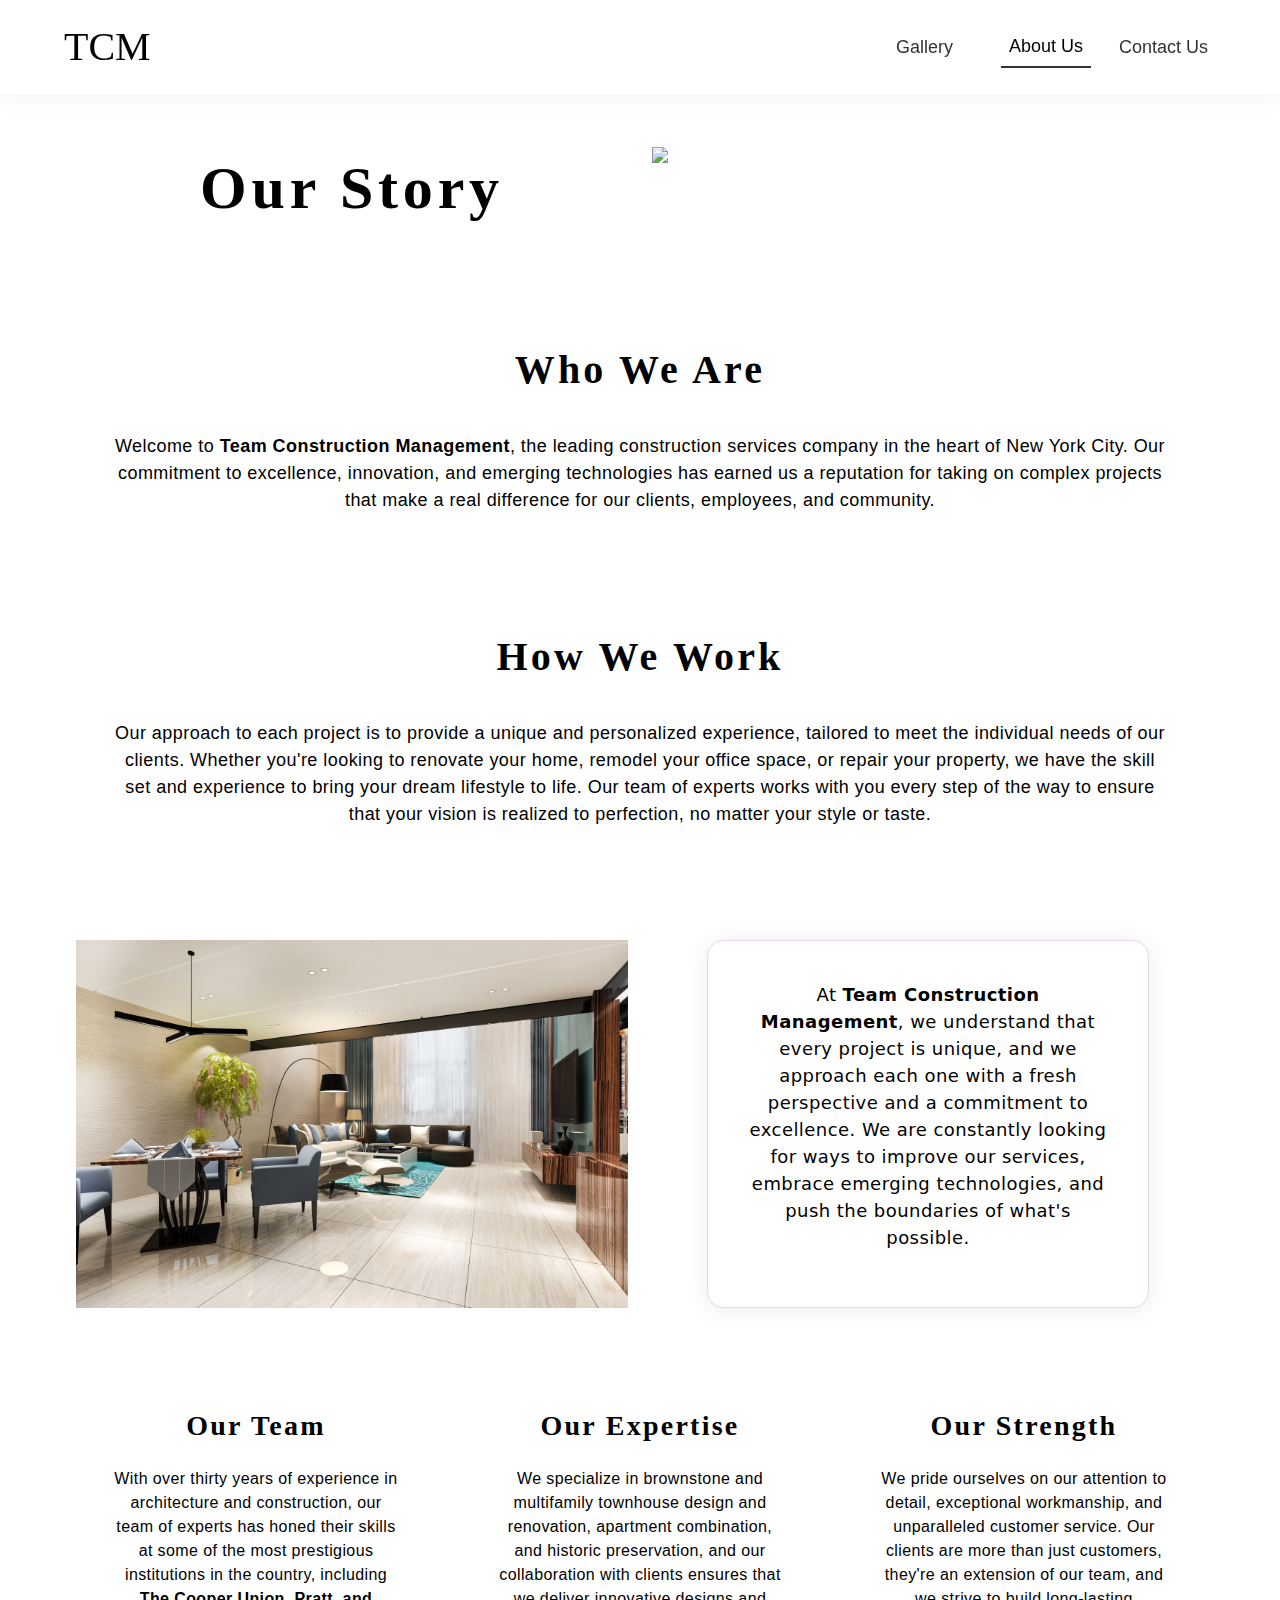
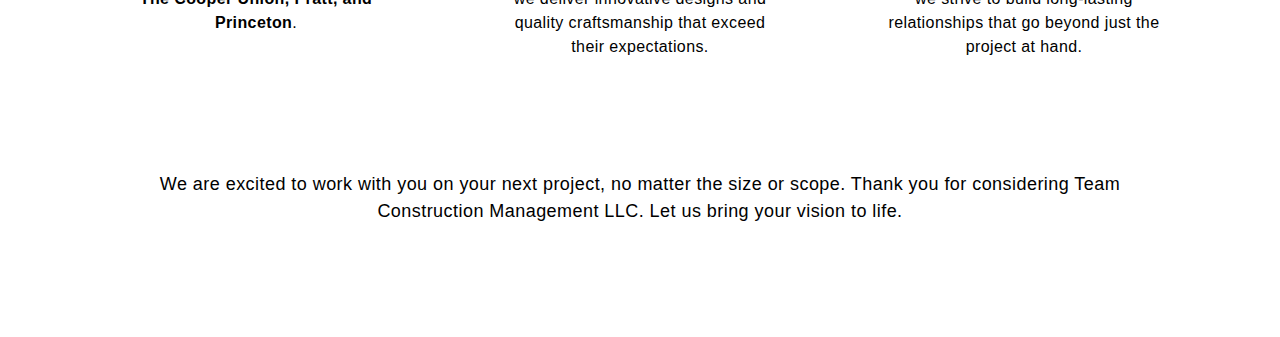
==== about-us.html @ f2544cc6 "TCM first commit" ====
<!DOCTYPE html>
<html lang="en">

<head>
    <title>TCM - About Us</title>
    <meta charset="UTF-8" />
    <meta name="viewport" content="width=device-width,initial-scale=1" />
    <meta name="description" content="" />
    <link href="https://cdn.jsdelivr.net/npm/bootstrap@5.2.0/dist/css/bootstrap.min.css" rel="stylesheet"
        crossorigin="anonymous">
    <link
        href="https://blogfonts.com/css/aWQ9MTYwMzA4JnN1Yj0zMDgmYz1iJnR0Zj1iYXNpZXJjaXJjbGUtcmVndWxhci5vdGYmbj1iYXNpZXItY2lyY2xl/Basier Circle.otf"
        rel="stylesheet" type="text/css" />
    <link rel="stylesheet" type="text/css" href="style.css" />
    <link rel="stylesheet" href="https://cdnjs.cloudflare.com/ajax/libs/font-awesome/6.2.1/css/all.min.css"
        integrity="sha512-MV7K8+y+gLIBoVD59lQIYicR65iaqukzvf/nwasF0nqhPay5w/9lJmVM2hMDcnK1OnMGCdVK+iQrJ7lzPJQd1w=="
        crossorigin="anonymous" referrerpolicy="no-referrer" />
    <link rel="icon" href="assets/images/logo.png">
</head>

<body class="">
    <div class="desktop-display-none">

        <div class="row gx-0">

            <section class="header-box-shadow fixed-header">

                <!--Top navigation main region start-->
                <nav class="navbar navbar-expand-lg">
                    <div class="container p-0">
                        <a class="navbar-brand" href="index.html">
                            <h1 class="bodoni-font mt-0 mb-0">TCM</h1>
                        </a>

                        <button class="navbar-toggler" type="button" data-bs-toggle="collapse"
                            data-bs-target="#navbarNav" aria-controls="navbarNav" aria-expanded="false"
                            aria-label="Toggle navigation">
                            <span class="navbar-toggler-icon"></span>
                        </button>
                        <div class="collapse navbar-collapse" id="navbarNav">
                            <ul class="navbar-nav">
                                <li class="nav-item">
                                    <a class="nav-link" aria-current="page" href="gallery.html">Gallery</a>
                                </li>
                                <li class="nav-item">
                                    <a class="nav-link active" aria-current="page" href="about-us.html">About Us</a>
                                </li>
                                <li class="nav-item">
                                    <a class="nav-link" href="contact-us.html">Contact Us</a>
                                </li>
                            </ul>
                        </div>
                    </div>
                </nav>
                <!--Top navigation main region end-->
            </section>
            <div class="container pt-5 pb-5">
                <div class="header-padding">
                    <div class="row">
                        <div
                            class="col-md-6 col-lg-6 col-sm-12 col-xs-12 d-flex justify-content-center align-items-center">
                            <h1 class="bodoni-font main-heading">Our Story</h1>
                        </div>

                        <div class="col-md-6 col-lg-6 col-sm-12 col-xs-12">
                            <img src="assets/images/about-1.jpg" class="img-fluid">
                        </div>
                    </div>
                    <div class="row mt-5">
                        <div class="d-flex flex-column align-items-center  p-5">
                            <h2 class="bodoni-font text-center sub-head">Who We Are</h2>
                            <p class="proxima-nova-font text-center mt-4 basic-text">
                                Welcome to <strong>Team Construction Management</strong>, the leading construction
                                services company in
                                the heart of New York City. Our commitment to excellence, innovation, and emerging
                                technologies has earned us a reputation for taking on complex projects that make a real
                                difference for our clients, employees, and community.
                            </p>
                        </div>
                    </div>
                    <div class="row">
                        <div class="d-flex flex-column align-items-center  p-5">
                            <h2 class="bodoni-font text-center sub-head">How We Work</h2>
                            <p class="proxima-nova-font text-center mt-4 basic-text">
                                Our approach to each project is to provide a unique and personalized experience,
                                tailored to meet the individual needs of our clients. Whether you're looking to renovate
                                your home, remodel your office space, or repair your property, we have the skill set and
                                experience to bring your dream lifestyle to life. Our team of experts works with you
                                every step of the way to ensure that your vision is realized to perfection, no matter
                                your style or taste.
                            </p>
                        </div>
                    </div>
                    <div class="row">
                        <div class="col-md-6 col-lg-6 col-sm-12 col-xs-12 mt-5">
                            <img src="assets/images/about-2.jpg" class="img-fluid">
                        </div>
                        <div class="col-md-6 col-lg-6 col-sm-12 col-xs-12 mt-5 d-flex justify-content-center">
                            <div class="content-card d-flex justify-content-center align-items-center">
                                <p class="basic-text">
                                    At <strong>Team Construction Management</strong>, we understand that every project
                                    is unique, and we
                                    approach each one with a fresh perspective and a commitment to excellence. We are
                                    constantly looking for ways to improve our services, embrace emerging technologies,
                                    and push the boundaries of what's possible.
                                </p>
                            </div>
                        </div>
                    </div>
                    <div class="row">
                        <div class="col-md-4 col-lg-4 col-sm-12 col-xs-12 mt-5 p-5">
                            <h3 class="about-sub-head bodoni-font text-center">
                                Our Team
                            </h3>
                            <p class="about-basic-text proxima-nova-font text-center">
                                With over thirty years of experience in architecture and construction, our team of
                                experts has honed their skills at some of the most prestigious institutions in the
                                country, including <strong>The Cooper Union, Pratt, and Princeton</strong>.
                            </p>
                        </div>
                        <div class="col-md-4 col-lg-4 col-sm-12 col-xs-12 mt-5 p-5">
                            <h3 class="about-sub-head bodoni-font">
                                Our Expertise
                            </h3>
                            <p class="about-basic-text proxima-nova-font">
                                We specialize in brownstone
                                and multifamily townhouse design and renovation, apartment combination, and historic
                                preservation, and our collaboration with clients ensures that we deliver innovative
                                designs and quality craftsmanship that exceed their expectations.
                            </p>
                        </div>
                        <div class="col-md-4 col-lg-4 col-sm-12 col-xs-12 mt-5 p-5">
                            <h3 class="about-sub-head bodoni-font">
                                Our Strength
                            </h3>
                            <p class="about-basic-text proxima-nova-font">
                                We pride ourselves on our attention to detail, exceptional workmanship, and unparalleled
                                customer service. Our clients are more than just customers, they're an extension of our
                                team, and we strive to build long-lasting relationships that go beyond just the project
                                at hand.
                            </p>
                        </div>
                    </div>
                    <div class="row">
                        <div class="d-flex flex-column align-items-center  p-5">
                            <p class="proxima-nova-font text-center basic-text">
                                We are excited to work with you on your next project, no matter the size or scope. Thank
                                you for considering Team Construction Management LLC. Let us bring your vision to life.
                            </p>
                        </div>
                    </div>
                </div>
            </div>
        </div>
    </div>





    <script src="https://cdn.jsdelivr.net/npm/@popperjs/core@2.11.5/dist/umd/popper.min.js"
        crossorigin="anonymous"></script>
    <script src="https://cdn.jsdelivr.net/npm/bootstrap@5.2.0/dist/js/bootstrap.min.js"
        crossorigin="anonymous"></script>
    <script>
        var myCarousel = document.querySelector('#carouselExampleSlidesOnly')
        var carousel = new bootstrap.Carousel(myCarousel, {
            interval: 3000, // change the interval time according to your preference
            wrap: true // this will make the carousel loop continuously
        })
    </script>
</body>

</html>
---- style.css ----
/* @font-face {
    font-family: "BodoniModa";
    src: url(assets/fonts/static/BodoniModa_9pt/BodoniModa_9pt-Black.ttf);
}

@font-face {
    font-family: "BodoniModaBold";
    src: url(assets/fonts/static/BodoniModa_48pt/BodoniModa_48pt-Bold.ttf);
}

body {
    font-family: "BodoniModa";
} */

.bodoni-font{
    font-family: ltc-bodoni-175, serif !important;
}

.proxima-nova-font{
    font-family: proxima-nova, sans-serif !important;
}

.container {
    width: 1200px;
    max-width: 90%;
    margin: 0 auto;
    position: relative;
}


.navbar {
    height: 94px;
}

.fixed-header{
    position: fixed;
    top: 0;
    background-color: #fff;
    z-index: 2;
}

.header-padding{
    padding-top: 94px;
}

.header-box-shadow {
    box-shadow: 0px 10px 20px 0px #f8f8f8;
}

.main-heading{
    font-size: 60px;
    font-weight: 600;
    line-height: 155.3%;
    letter-spacing: 0.08em;
    color: #000000;
}

.sub-head {
    font-weight: 600;
    font-size: 40px;
    line-height: 155.3%;
    letter-spacing: 0.08em;
    color: #000000;
}

.basic-text {
    font-weight: 400;
    font-size: 18px;
    line-height: 150%;
    text-align: center;
    letter-spacing: 0.025em;
    color: #000000;
}

.about-sub-head {
    font-weight: 600;
    font-size: 28px;
    line-height: 155.3%;
    letter-spacing: 0.08em;
    color: #000000;
    text-align: center;
}

.about-basic-text {
    font-weight: 400;
    font-size: 16px;
    line-height: 150%;
    text-align: center;
    letter-spacing: 0.025em;
    color: #000000;
    margin-top: 20px;
}

.navbar-collapse {
    flex-grow: 0;
}

.content-card {
    width: 80%;
    padding: 20px 40px;
    border: 1px solid rgba(216, 197, 225, 0.7);
    box-shadow: 0px 2px 22px 0px rgb(52 52 52 / 9%);
    border-radius: 16px;
}

.container {
    width: 1200px;
    max-width: 90%;
    margin: 0 auto;
    position: relative;
}

.nav-item {
    display: flex;
    align-items: center;
    padding: 0px 20px;
}

.nav-item:last-child {
    padding-right: 0px;
    padding-left: 0px;
}

.nav-link {
    display: block;
    font-style: normal;
    font-weight: 400;
    font-family: proxima-nova, sans-serif !important;
    font-size: 18px;
    line-height: 24px;
    color: #333333;
    transition: color .15s ease-in-out, background-color .15s ease-in-out, border-color .15s ease-in-out;
}

.nav-link:hover {
    color: #333333 !important;
    border-bottom: 2px solid #333333;
}

.nav-link.active {
    border-bottom: 2px solid #333333;
}

.signup-btn {

    display: flex;
    flex-direction: row;
    justify-content: center;
    align-items: center;
    gap: 12px;
    width: 120px;
    height: 46px;
    background: #0051FF;
    border-radius: 8px;
    font-style: normal;
    font-weight: 700;
    font-size: 18px;
    line-height: 22px;
    letter-spacing: 0.25px;
    color: #FCFCFC;

}

.contact-btn {
    display: flex;
    flex-direction: row;
    justify-content: center;
    align-items: center;
    padding: 0px 10px;
    width: 180px;
    height: 46px;
    border: 1px solid #000000;
    border-radius: 5px;
    font-weight: 600;
    font-size: 18px;
    line-height: 27px;
    text-align: center;
    color: #333333;
}

.links span{
    font-size: 20px;
    font-weight: 600;
    color: #000000;
}

.links a {
    color: #333333;
    text-decoration: none;
}

.links a:hover {
    color: #333333;
    text-decoration: none;
}

.links i {
    color: #0051FF;
}

/* // Small devices (landscape phones, less than 768px) */
@media (max-width: 767.98px) {


    .navbar-collapse {
        background-color: #fff;
        z-index: 2;
    }

    .nav-item {
        padding: 10px 10px;
    }
}


.mobile-display-none{
    display: none;
}

.modal-container {
    width: 100%;
    height: calc(100vh - 94px);
}

.carousel-inner .carousel-item {
    height: 300px;
    overflow: hidden;
}

.gallery-img-container{
    max-height: 170px;
    overflow: hidden;
}

/* // Small devices (landscape phones, less than 768px) */
/* @media (max-width: 767.98px) {
    .desktop-display-none {
        display: none;
    }

    .mobile-display-none {
        display: block;
        height: 100vh;
    }

} */
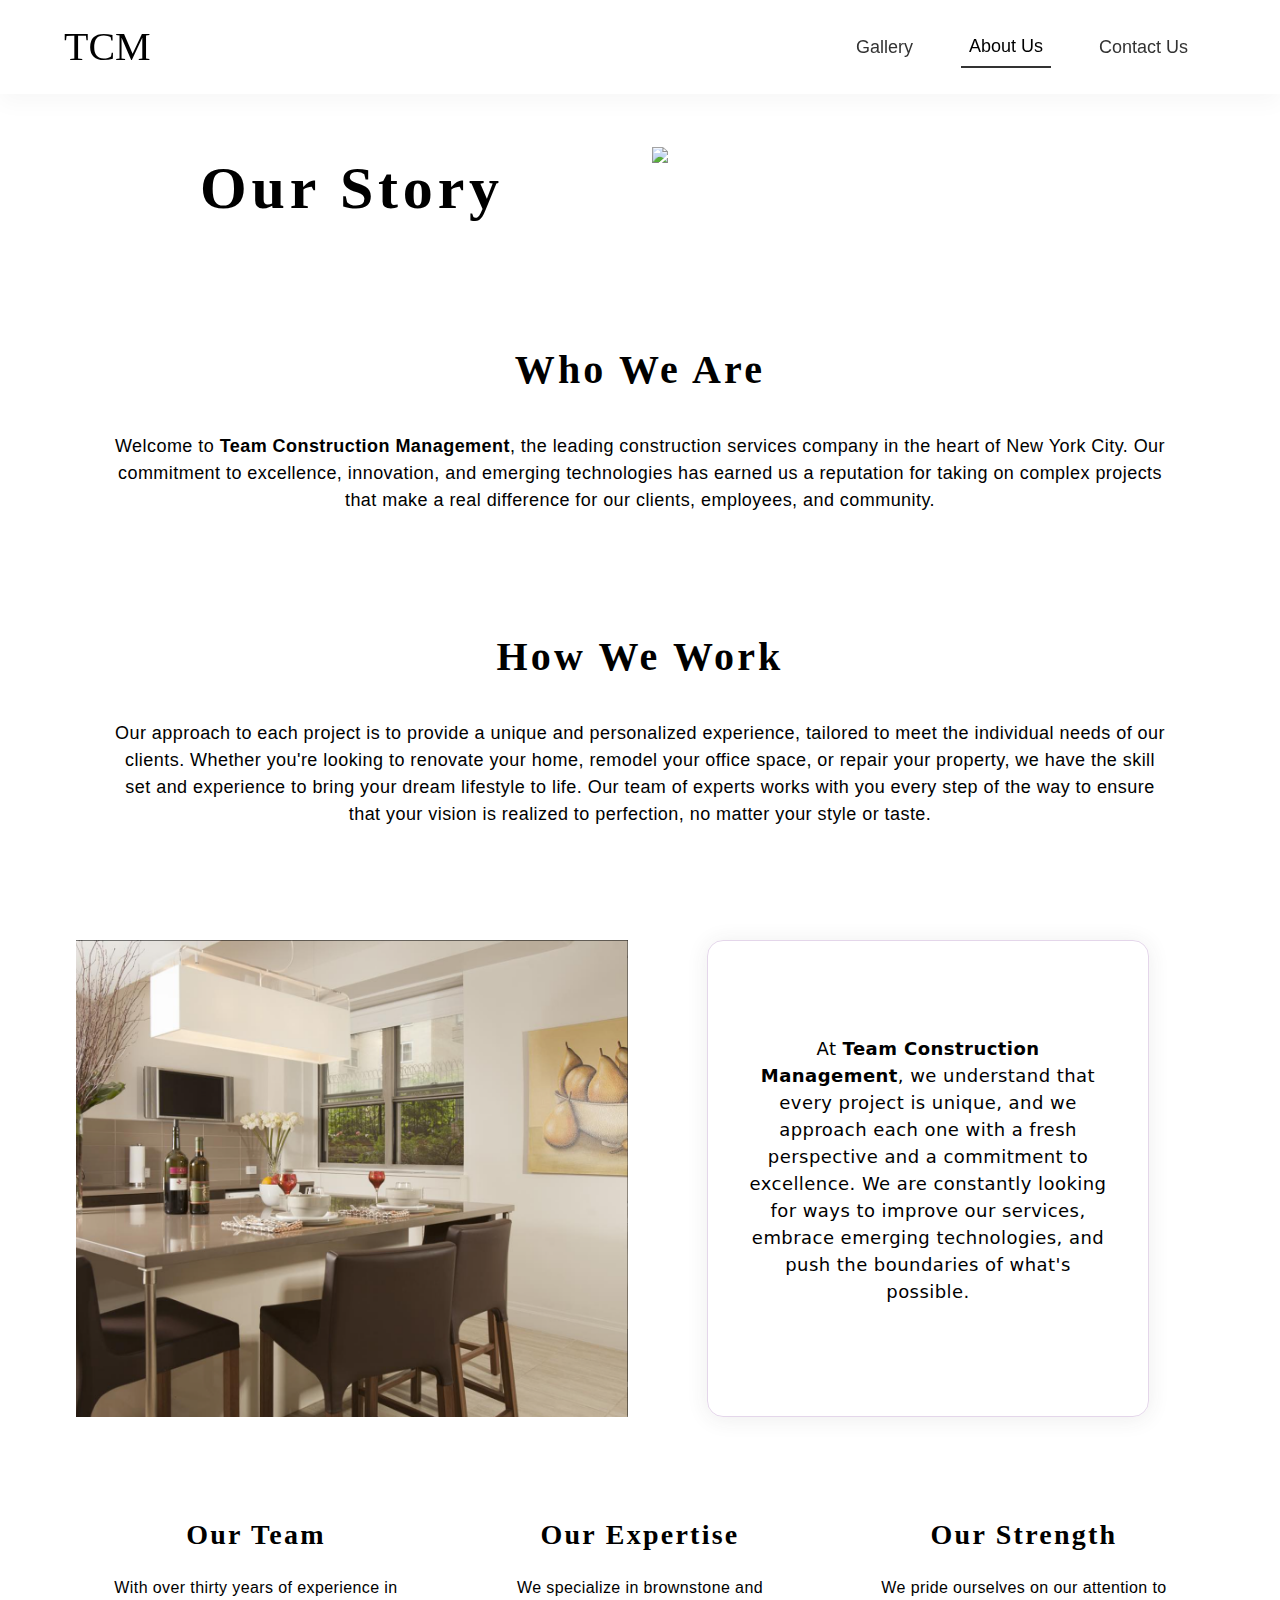
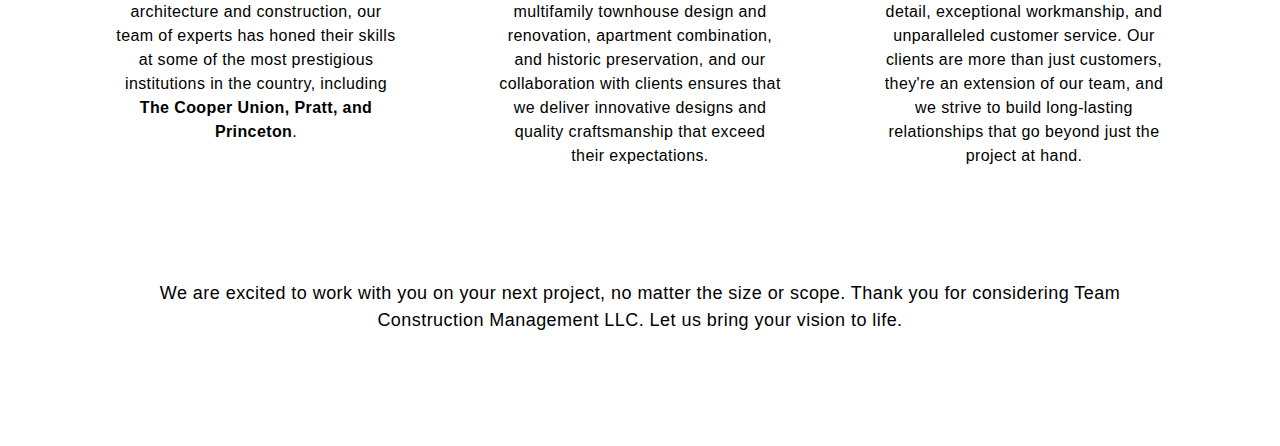
==== commit 11358ff3: "All Required Changes Done" ====
--- a/about-us.html
+++ b/about-us.html
@@ -15,7 +15,7 @@
     <link rel="stylesheet" href="https://cdnjs.cloudflare.com/ajax/libs/font-awesome/6.2.1/css/all.min.css"
         integrity="sha512-MV7K8+y+gLIBoVD59lQIYicR65iaqukzvf/nwasF0nqhPay5w/9lJmVM2hMDcnK1OnMGCdVK+iQrJ7lzPJQd1w=="
         crossorigin="anonymous" referrerpolicy="no-referrer" />
-    <link rel="icon" href="assets/images/logo.png">
+    <link rel="icon" type="image/png" sizes="32x32" href="favicon-32x32.png">
 </head>
 
 <body class="">
@@ -28,7 +28,7 @@
                 <!--Top navigation main region start-->
                 <nav class="navbar navbar-expand-lg">
                     <div class="container p-0">
-                        <a class="navbar-brand" href="index.html">
+                        <a class="navbar-brand" href="index">
                             <h1 class="bodoni-font mt-0 mb-0">TCM</h1>
                         </a>
 
@@ -40,13 +40,13 @@
                         <div class="collapse navbar-collapse" id="navbarNav">
                             <ul class="navbar-nav">
                                 <li class="nav-item">
-                                    <a class="nav-link" aria-current="page" href="gallery.html">Gallery</a>
+                                    <a class="nav-link" aria-current="page" href="gallery">Gallery</a>
                                 </li>
                                 <li class="nav-item">
-                                    <a class="nav-link active" aria-current="page" href="about-us.html">About Us</a>
+                                    <a class="nav-link active" aria-current="page" href="about-us">About Us</a>
                                 </li>
                                 <li class="nav-item">
-                                    <a class="nav-link" href="contact-us.html">Contact Us</a>
+                                    <a class="nav-link" href="contact-us">Contact Us</a>
                                 </li>
                             </ul>
                         </div>
@@ -93,7 +93,7 @@
                     </div>
                     <div class="row">
                         <div class="col-md-6 col-lg-6 col-sm-12 col-xs-12 mt-5">
-                            <img src="assets/images/about-2.jpg" class="img-fluid">
+                            <img src="assets/images/17.png" class="img-fluid">
                         </div>
                         <div class="col-md-6 col-lg-6 col-sm-12 col-xs-12 mt-5 d-flex justify-content-center">
                             <div class="content-card d-flex justify-content-center align-items-center">
--- a/style.css
+++ b/style.css
@@ -114,11 +114,6 @@
     display: flex;
     align-items: center;
     padding: 0px 20px;
-}
-
-.nav-item:last-child {
-    padding-right: 0px;
-    padding-left: 0px;
 }
 
 .nav-link {
@@ -198,6 +193,11 @@
     color: #0051FF;
 }
 
+.contact-img-height{
+    max-height: 533px;
+    overflow-y: hidden;
+}
+
 /* // Small devices (landscape phones, less than 768px) */
 @media (max-width: 767.98px) {
 
@@ -210,6 +210,10 @@
     .nav-item {
         padding: 10px 10px;
     }
+
+    .content-card {
+        width: 100%;
+    }
 }
 
 
@@ -230,6 +234,7 @@
 .gallery-img-container{
     max-height: 170px;
     overflow: hidden;
+    cursor: pointer;
 }
 
 /* // Small devices (landscape phones, less than 768px) */
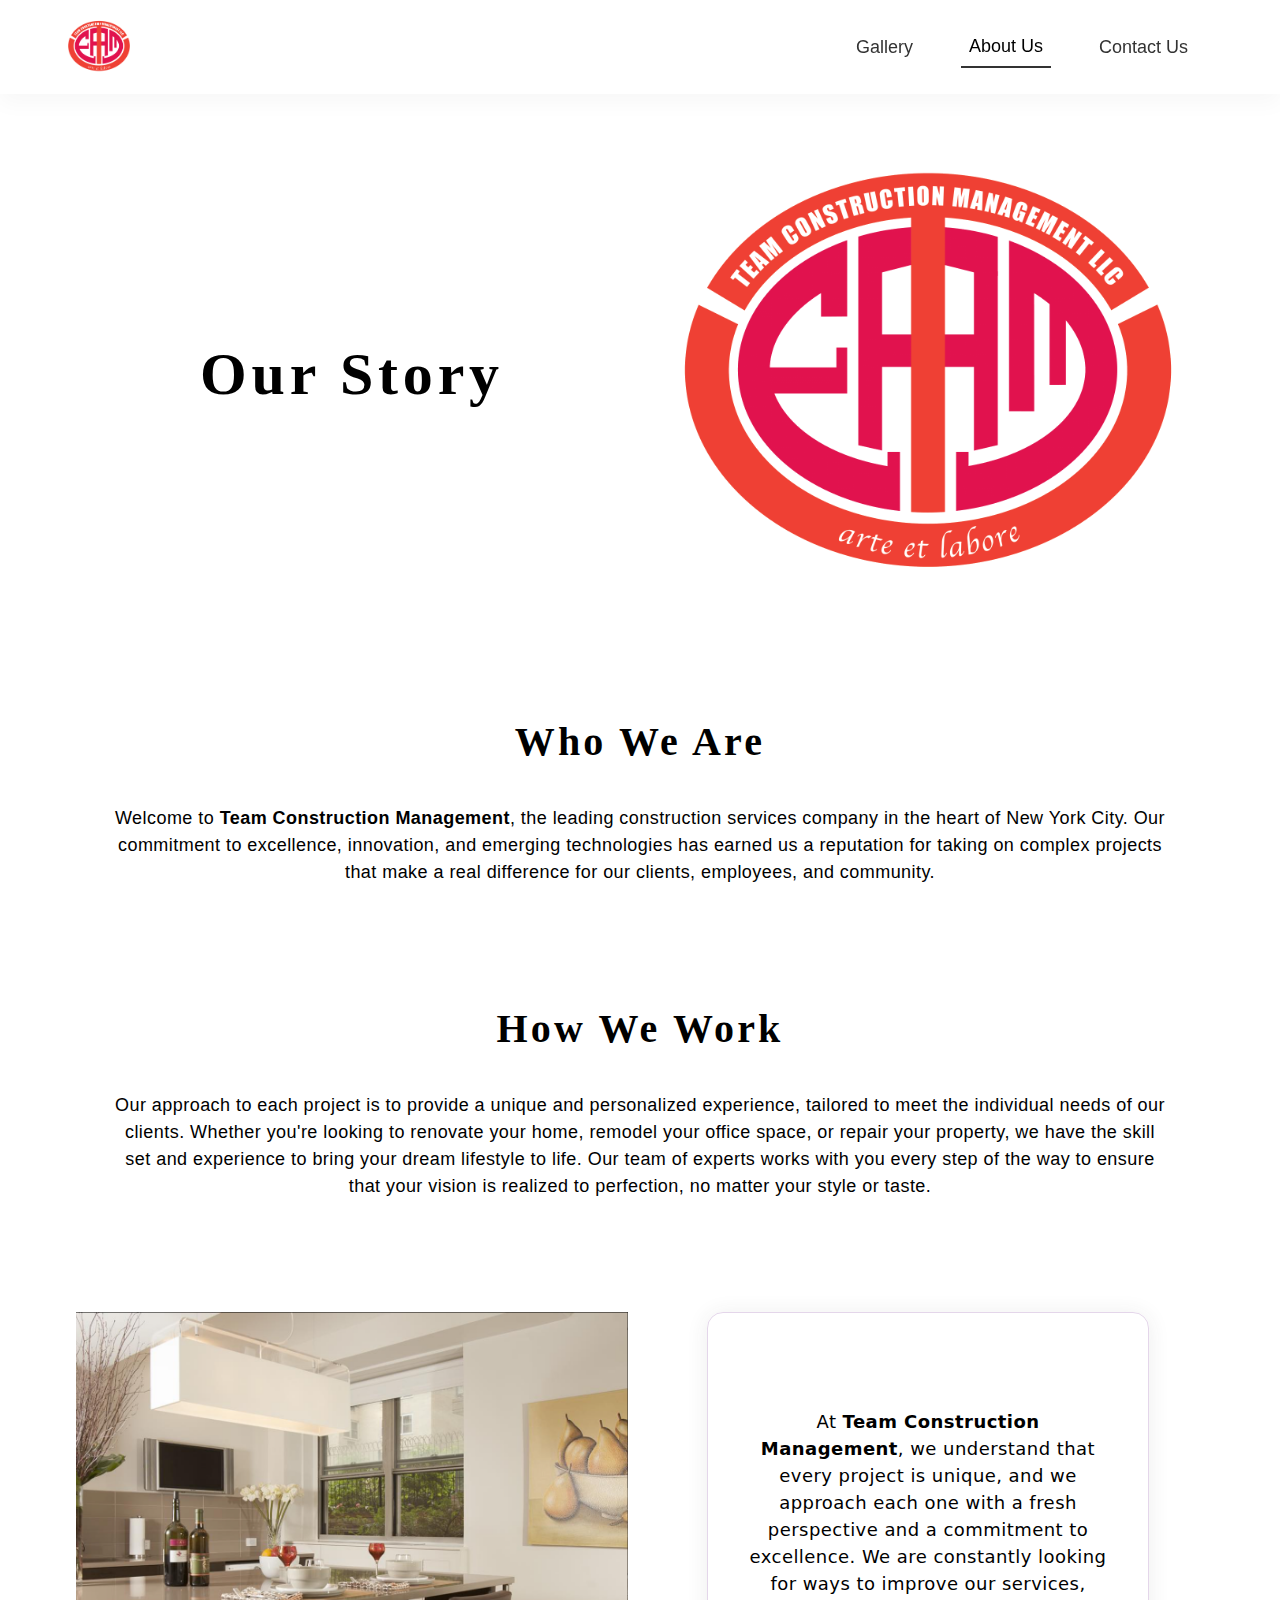
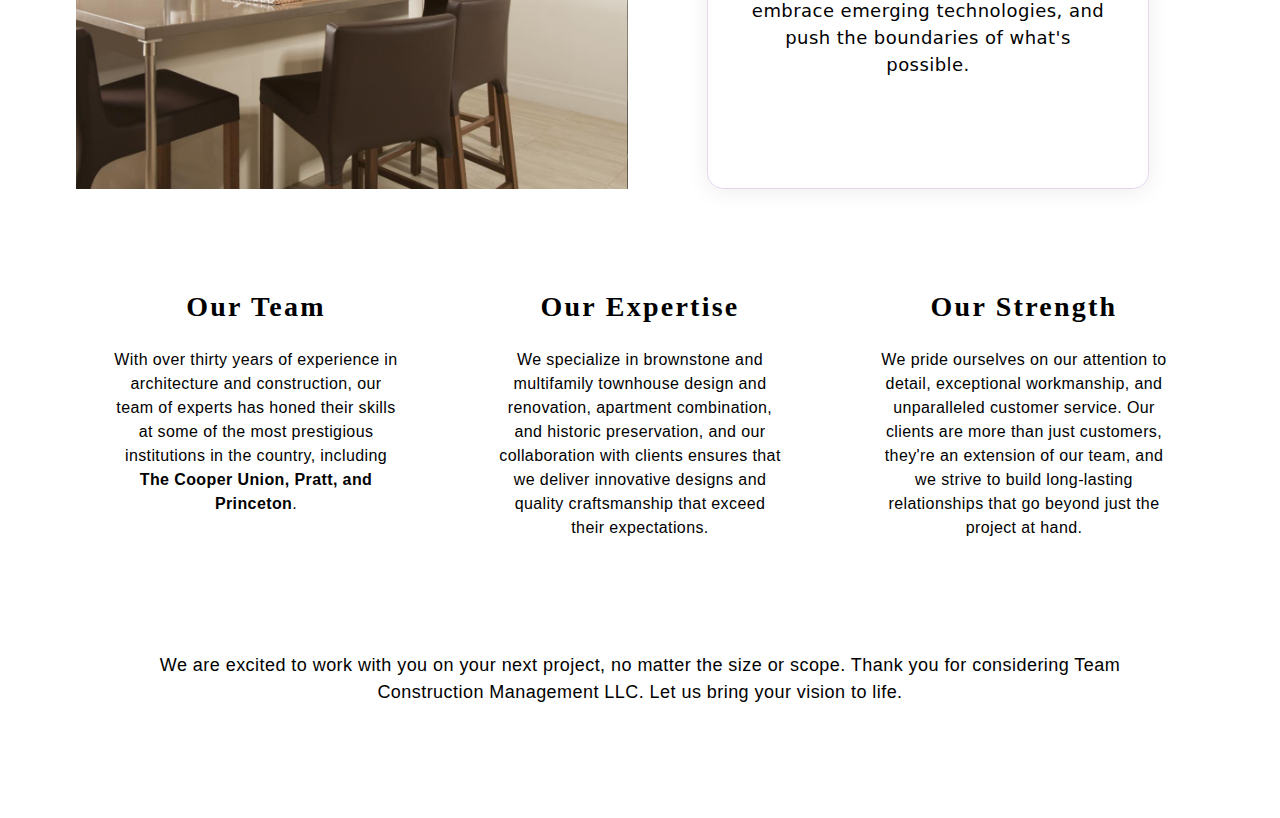
==== commit a54ed409: "New Changes Done" ====
--- a/about-us.html
+++ b/about-us.html
@@ -15,7 +15,7 @@
     <link rel="stylesheet" href="https://cdnjs.cloudflare.com/ajax/libs/font-awesome/6.2.1/css/all.min.css"
         integrity="sha512-MV7K8+y+gLIBoVD59lQIYicR65iaqukzvf/nwasF0nqhPay5w/9lJmVM2hMDcnK1OnMGCdVK+iQrJ7lzPJQd1w=="
         crossorigin="anonymous" referrerpolicy="no-referrer" />
-    <link rel="icon" type="image/png" sizes="32x32" href="favicon-32x32.png">
+    <link rel="icon" type="image/png" sizes="32x32" href="assets/images/Team CM Logo (1) copy-1.png">
 </head>
 
 <body class="">
@@ -28,8 +28,8 @@
                 <!--Top navigation main region start-->
                 <nav class="navbar navbar-expand-lg">
                     <div class="container p-0">
-                        <a class="navbar-brand" href="index">
-                            <h1 class="bodoni-font mt-0 mb-0">TCM</h1>
+                        <a class="navbar-brand" href="/">
+                            <img width="70" src="assets/images/Team CM Logo (1) copy-1.png" class="img-fluid">
                         </a>
 
                         <button class="navbar-toggler" type="button" data-bs-toggle="collapse"
@@ -63,7 +63,7 @@
                         </div>
 
                         <div class="col-md-6 col-lg-6 col-sm-12 col-xs-12">
-                            <img src="assets/images/about-1.jpg" class="img-fluid">
+                            <img src="assets/images/Team CM Logo (1) copy-1.png" class="img-fluid">
                         </div>
                     </div>
                     <div class="row mt-5">
